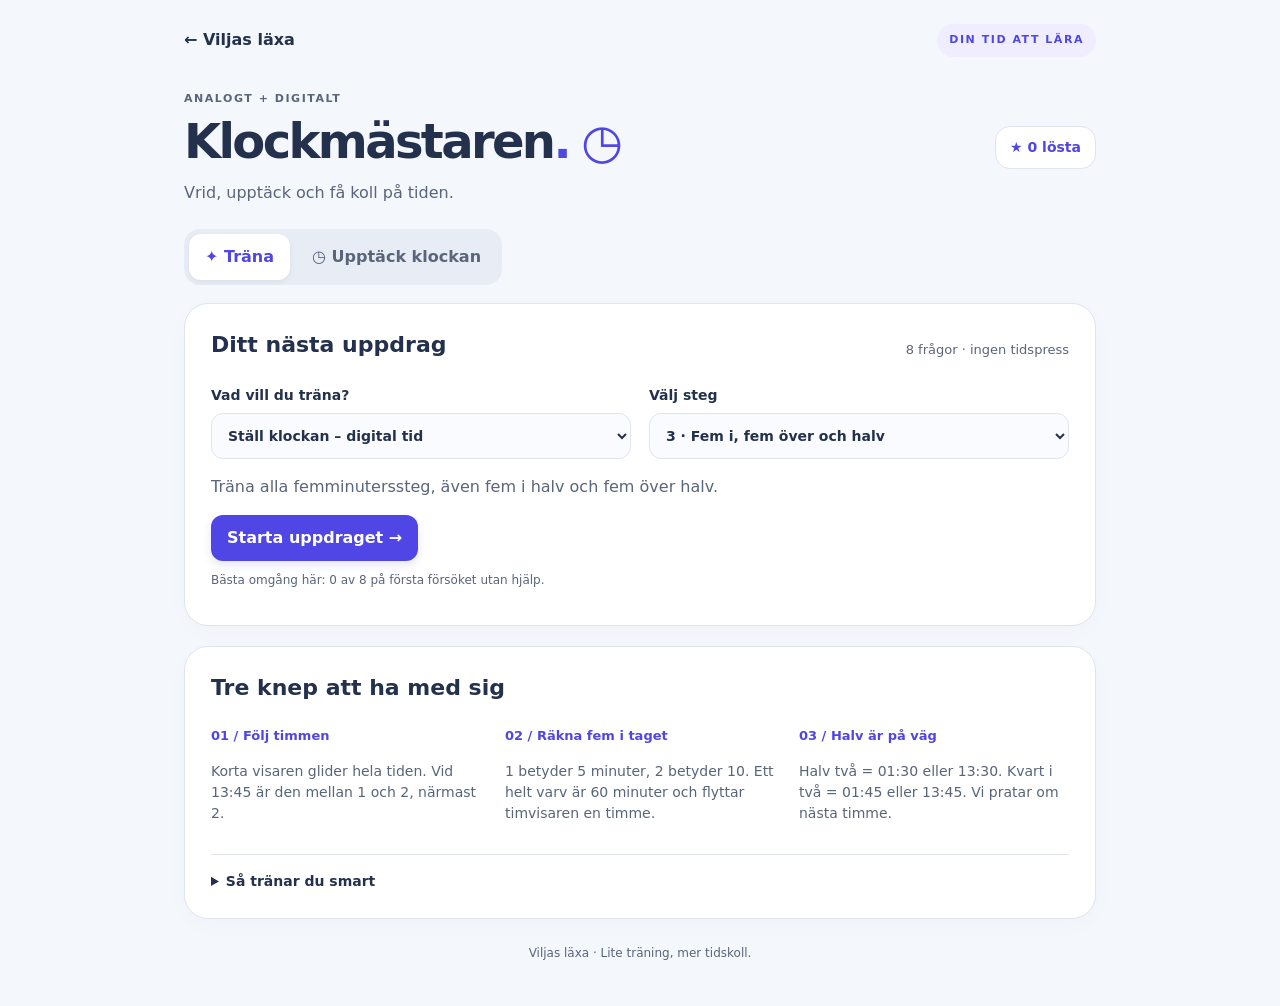
==== klockan/index.html @ 42f3390b "Add Swedish clock learning game with linked analog hands and digital exercises" ====
<!doctype html>
<html lang="sv">
<head>
<meta charset="utf-8"><meta name="viewport" content="width=device-width,initial-scale=1,viewport-fit=cover"><meta name="theme-color" content="#4f46e5">
<title>Klockmästaren · Viljas läxa</title><link rel="stylesheet" href="style.css"><link rel="manifest" href="../manifest.json">
<script defer src="time.js"></script><script defer src="game.js"></script>
</head>
<body>
<div class="app">
<header><a class="back" href="../">← Viljas läxa</a><span class="badge">DIN TID ATT LÄRA</span></header>
<div class="intro"><div><p class="eyebrow">ANALOGT + DIGITALT</p><h1>Klockmästaren<span>.<i>◷</i></span></h1><p>Vrid, upptäck och få koll på tiden.</p></div><div class="total" id="total">★ 0 lösta</div></div>
<nav aria-label="Välj aktivitet"><button id="practiceTab" class="active" aria-pressed="true">✦ Träna</button><button id="exploreTab" aria-pressed="false">◷ Upptäck klockan</button></nav>
<section id="setup" class="panel">
<div class="section-heading"><h2>Ditt nästa uppdrag</h2><span>8 frågor · ingen tidspress</span></div>
<div class="settings"><label>Vad vill du träna?<select id="mode"><option value="set">Ställ klockan – digital tid</option><option value="words">Ställ klockan – med ord</option><option value="read">Läs klockan – skriv digitalt</option><option value="mix">Blanda alla övningar</option></select></label><label>Välj steg<select id="level"><option value="0">1 · Hela och halva timmar</option><option value="1">2 · Kvart i och kvart över</option><option value="2" selected>3 · Fem i, fem över och halv</option><option value="3">4 · Dygnets alla minuter</option></select></label></div>
<p id="levelHelp" class="muted"></p><button class="primary" id="start">Starta uppdraget →</button><p id="saved" class="small"></p>
</section>
<section id="play" class="panel" hidden>
<div id="sessionHeader"><div class="session-row"><button id="quit" class="quiet">← Byt övning</button><span id="counter"></span></div><div class="progress"><div id="bar"></div></div></div>
<div class="question"><p id="questionType" class="eyebrow"></p><h2 id="question"></h2><p id="context"></p><button id="speak" class="quiet">♬ Läs upp frågan</button></div>
<div class="clock-layout">
<div class="clock-area"><svg id="clock" viewBox="0 0 360 360" aria-label="Analog klocka" role="group">
<circle cx="180" cy="180" r="173" class="clock-rim"/><circle cx="180" cy="180" r="156" fill="white"/>
<g id="ticks" aria-hidden="true"></g><g id="numbers" aria-hidden="true"></g><g id="minuteNumbers" aria-hidden="true"></g>
<g id="solution" hidden opacity=".3"><line id="ghostHour" x1="180" y1="180" x2="180" y2="98" stroke="#14a676" stroke-width="11" stroke-linecap="round"/><line id="ghostMinute" x1="180" y1="180" x2="180" y2="56" stroke="#14a676" stroke-width="7" stroke-linecap="round"/></g>
<g id="hourHand" class="hand" tabindex="0" role="slider" aria-label="Timvisare" aria-valuemin="0" aria-valuemax="1439"><line x1="180" y1="193" x2="180" y2="98" class="hour-line"/><line x1="180" y1="175" x2="180" y2="93" class="hit"/></g>
<g id="minuteHand" class="hand" tabindex="0" role="slider" aria-label="Minutvisare" aria-valuemin="0" aria-valuemax="1439"><line x1="180" y1="196" x2="180" y2="56" class="minute-line"/><circle cx="180" cy="56" r="8" fill="#4f46e5"/><line x1="180" y1="165" x2="180" y2="50" class="hit"/></g>
<circle cx="180" cy="180" r="10" fill="#24314d"/><circle cx="180" cy="180" r="4" fill="white"/>
</svg><div class="legend"><span><i class="dot hour"></i>Kort = timmar</span><span><i class="dot minute"></i>Lång = minuter</span></div></div>
<div class="controls">
<div id="live" class="digital-card"><span>DIN KLOCKA VISAR</span><strong id="liveTime"></strong><p id="liveWords"></p></div>
<div id="moveControls"><p class="instruction">Dra i en visare. Den andra följer med!</p><div class="stepper"><span>Timmar</span><button data-step="-60" aria-label="En timme bakåt">−</button><button data-step="60" aria-label="En timme framåt">+</button></div><div class="stepper"><span>Minuter</span><button data-step="-1" aria-label="En minut bakåt">−</button><button data-step="1" aria-label="En minut framåt">+</button></div><button id="period" class="period"></button><p class="small">Urtavlan visar 12 timmar. Välj också rätt halva av dygnet.</p></div>
<form id="answerForm" hidden><label for="hours">Vilken digital tid visar klockan?</label><div class="time-input"><input id="hours" inputmode="numeric" maxlength="2" placeholder="TT" aria-label="Timmar, 00 till 23" autocomplete="off"><b>:</b><input id="minutes" inputmode="numeric" maxlength="2" placeholder="MM" aria-label="Minuter, 00 till 59" autocomplete="off"></div><p class="small">Skriv tiden med 24-timmarsklocka.</p></form>
<label class="check"><input type="checkbox" id="showMinutes"> Visa minutstöd (5, 10, 15 …)</label>
</div></div>
<div id="feedback" role="status" aria-live="polite"></div>
<div id="challengeActions" class="actions"><button id="check" class="primary">Kolla mitt svar ✓</button><button id="hint" class="quiet">Ge mig en ledtråd</button><button id="reveal" class="quiet" hidden>Visa lösningen</button><button id="next" class="primary" hidden>Nästa fråga →</button></div>
</section>
<section id="summary" class="panel summary" hidden><p class="eyebrow">UPPDRAGET KLART</p><div class="trophy">✦</div><h2 id="resultTitle"></h2><p id="resultText"></p><div class="actions"><button id="retry" class="primary">Träna på det svåra igen</button><button id="again" class="quiet">Ny omgång</button></div><p class="small">Dina framsteg sparas i den här webbläsaren.</p></section>
<section class="panel learn"><h2>Tre knep att ha med sig</h2><div class="tips"><div><b>01 / Följ timmen</b><p>Korta visaren glider hela tiden. Vid 13:45 är den mellan 1 och 2, närmast 2.</p></div><div><b>02 / Räkna fem i taget</b><p>1 betyder 5 minuter, 2 betyder 10. Ett helt varv är 60 minuter och flyttar timvisaren en timme.</p></div><div><b>03 / Halv är på väg</b><p>Halv två = 01:30 eller 13:30. Kvart i två = 01:45 eller 13:45. Vi pratar om nästa timme.</p></div></div>
<details><summary>Så tränar du smart</summary><p>Prova först under Upptäck. Börja på ett steg som känns lagom och träna 5–10 minuter åt gången. Växla mellan att ställa visarna och att läsa av dem. Säg hur du tänker. Fortsätt en annan dag och repetera det som var svårt.</p><p>Övningarna går från timmar och minuter till svenska tidsuttryck och 24-timmarstid. Upplägget är vår anpassning för Vilja, med stöd av <a href="https://www.ncetm.org.uk/classroom-resources/cp-year-3-unit-11-time/">NCETM:s material om analog och digital tid</a> och <a href="https://www.ncetm.org.uk/features/teaching-time-without-tears-rethinking-how-we-teach-time-in-key-stages-1-and-2/">deras resonemang om att dela upp lärandet</a>. Ingen metod passar alla; välj steg efter vad du redan kan.</p></details></section>
<footer>Viljas läxa · Lite träning, mer tidskoll.</footer>
</div></body></html>
---- klockan/style.css ----
:root{--ink:#24314d;--muted:#59657b;--purple:#4f46e5;--pale:#efedff;--border:#dfe4ef;--green:#137453}*{box-sizing:border-box}body{margin:0;background:#f4f7fb;color:var(--ink);font:16px/1.5 system-ui,-apple-system,BlinkMacSystemFont,"Segoe UI",sans-serif}.app{max-width:960px;margin:auto;padding:24px}header,.intro,.section-heading,.session-row{display:flex;justify-content:space-between;align-items:center;gap:16px}.back{color:var(--ink);text-decoration:none;font-weight:700}.badge,.eyebrow{font-size:11px;letter-spacing:.14em;font-weight:800;color:var(--purple)}.badge{background:var(--pale);border-radius:30px;padding:8px 12px}.intro{padding:30px 0 20px}.intro p{margin:4px 0;color:var(--muted)}h1{font-size:clamp(30px,5.5vw,48px);line-height:1.2;letter-spacing:-.055em;margin:6px 0 10px}h1 span{color:var(--purple)}h1 i{font-style:normal;display:inline-block;margin-left:12px}h2{font-size:22px;line-height:1.35;margin:0 0 10px}.total{white-space:nowrap;font-size:14px;color:var(--purple);font-weight:800;background:white;border:1px solid var(--border);border-radius:15px;padding:10px 14px}nav{display:flex;gap:6px;background:#e8edf5;padding:5px;border-radius:16px;margin-bottom:18px;width:fit-content}button,input,select{font:inherit}button{cursor:pointer;border:0;min-height:46px;border-radius:12px;padding:10px 16px;font-weight:750}nav button{background:transparent;color:var(--muted)}nav .active{background:#fff;color:var(--purple);box-shadow:0 2px 5px #24314d12}button:disabled{opacity:.5;cursor:default}button:focus-visible,a:focus-visible,summary:focus-visible,input:focus-visible,select:focus-visible,.hand:focus-visible{outline:3px solid #de9d20;outline-offset:4px}.panel{background:white;border:1px solid var(--border);border-radius:24px;padding:26px;margin-bottom:20px;box-shadow:0 6px 26px #24314d05}.section-heading span,.muted,.small{color:var(--muted)}.section-heading span{font-size:13px}.settings{display:grid;grid-template-columns:1fr 1fr;gap:18px;margin-top:16px}label{display:block;font-size:14px;font-weight:700}select{display:block;width:100%;padding:13px 34px 13px 12px;border:1px solid var(--border);border-radius:12px;color:var(--ink);background:#fafbfe;margin-top:7px}.primary{background:var(--purple);color:white;box-shadow:0 4px 9px #4f46e524}.quiet{background:#eef2f8;color:var(--ink)}.small{font-size:12px;margin:10px 0}.progress{height:7px;background:#edf0f7;border-radius:10px;overflow:hidden;margin-top:15px}.progress>div{height:100%;background:var(--purple);transition:width .2s}.session-row{font-size:13px;color:var(--muted)}.session-row .quiet{font-size:13px;min-height:38px}.question{text-align:center;margin-top:24px}.question h2{font-size:clamp(25px,4vw,36px);letter-spacing:-.025em;margin-bottom:4px}.question p{margin:4px 0 10px;color:var(--muted)}.question .eyebrow{color:var(--purple)}#speak{font-size:12px;background:transparent;min-height:30px;padding:4px 12px}.clock-layout{display:grid;grid-template-columns:1.2fr 1fr;gap:30px;align-items:center;margin-top:12px}.clock-area{min-width:0}#clock{display:block;width:100%;max-width:390px;margin:auto;overflow:visible;user-select:none}.clock-rim{fill:#f0f1fa;stroke:#dce1ee;stroke-width:2}.tick{stroke:#bac2d3;stroke-width:1.5}.tick.major{stroke:#7d88a0;stroke-width:2.5}.number{fill:var(--ink);font-weight:750;font-size:24px;text-anchor:middle;dominant-baseline:central}.minute-number{fill:var(--purple);font-size:10px;text-anchor:middle;dominant-baseline:central;font-weight:750}.hand{touch-action:none;cursor:grab}.hand:active{cursor:grabbing}.hand[aria-disabled=true]{cursor:default}.hour-line{stroke:var(--ink);stroke-width:11;stroke-linecap:round}.minute-line{stroke:var(--purple);stroke-width:6;stroke-linecap:round}.hit{stroke:transparent;stroke-width:30;stroke-linecap:round}.legend{display:flex;justify-content:center;gap:15px;font-size:12px;font-weight:650;margin-top:12px}.dot{display:inline-block;width:8px;height:8px;border-radius:100%;margin-right:6px}.dot.hour{background:var(--ink)}.dot.minute{background:var(--purple)}.digital-card{padding:15px 10px;background:var(--pale);text-align:center;border-radius:18px;margin-bottom:12px}.digital-card>span{font-size:10px;letter-spacing:.13em;color:var(--purple);font-weight:800}.digital-card strong{display:block;font-size:44px;line-height:1.3;color:var(--purple);font-variant-numeric:tabular-nums}.digital-card p{margin:0;font-size:14px}.instruction{font-size:14px;color:var(--muted)}.stepper{display:flex;align-items:center;gap:8px;margin:8px 0}.stepper>span{flex:1;font-size:14px;font-weight:650}.stepper button{background:#edf0f8;min-width:50px;font-size:22px;line-height:1;padding:8px}.period{background:var(--pale);color:#3730a3;width:100%;font-size:13px;margin-top:4px}.check{font-size:12px;font-weight:600;color:var(--muted);margin-top:16px;display:flex;align-items:center;gap:7px}.check input{width:18px;height:18px;accent-color:var(--purple)}.time-input{display:flex;align-items:center;gap:10px;margin-top:12px}.time-input input{width:85px;min-width:0;text-align:center;padding:12px 4px;font-size:32px;border:2px solid var(--border);border-radius:12px;font-variant-numeric:tabular-nums;color:var(--ink)}.time-input b{font-size:26px}.actions{display:flex;align-items:center;justify-content:center;gap:10px;flex-wrap:wrap;margin-top:20px}#feedback:not(:empty){padding:14px 18px;border-radius:14px;margin-top:20px;background:#fff6dd;color:#694e10}#feedback.good{background:#e5f7ed;color:var(--green)}.summary{text-align:center;padding:40px 20px}.trophy{font-size:70px;color:#c08416}.tips{display:grid;grid-template-columns:repeat(3,1fr);gap:24px;margin-top:20px}.tips b{font-size:13px;color:var(--purple)}.tips p,.learn details{font-size:14px;color:var(--muted)}details{border-top:1px solid var(--border);padding-top:16px;margin-top:16px}summary{cursor:pointer;font-weight:750;color:var(--ink)}details a{color:var(--purple)}footer{text-align:center;font-size:12px;color:var(--muted);padding:5px 0 20px}[hidden]{display:none!important}@media(max-width:640px){.app{padding:14px}.intro{padding:22px 0 18px}.badge{display:none}.total{font-size:12px;padding:8px}.intro p{font-size:13px}h1 i{display:none}.panel{padding:18px}.section-heading{display:block}.settings{grid-template-columns:1fr;gap:12px}.clock-layout{grid-template-columns:1fr;gap:10px}.clock-area{max-width:340px;margin:auto;width:100%}.controls{max-width:360px;width:100%;margin:auto}.tips{grid-template-columns:1fr;gap:8px}.tips p{margin-top:5px}.question{margin-top:18px}.actions .primary{width:100%}.question h2{font-size:28px}.time-input{justify-content:center}.instruction{text-align:center}}@media(prefers-reduced-motion:reduce){*{transition:none!important}}
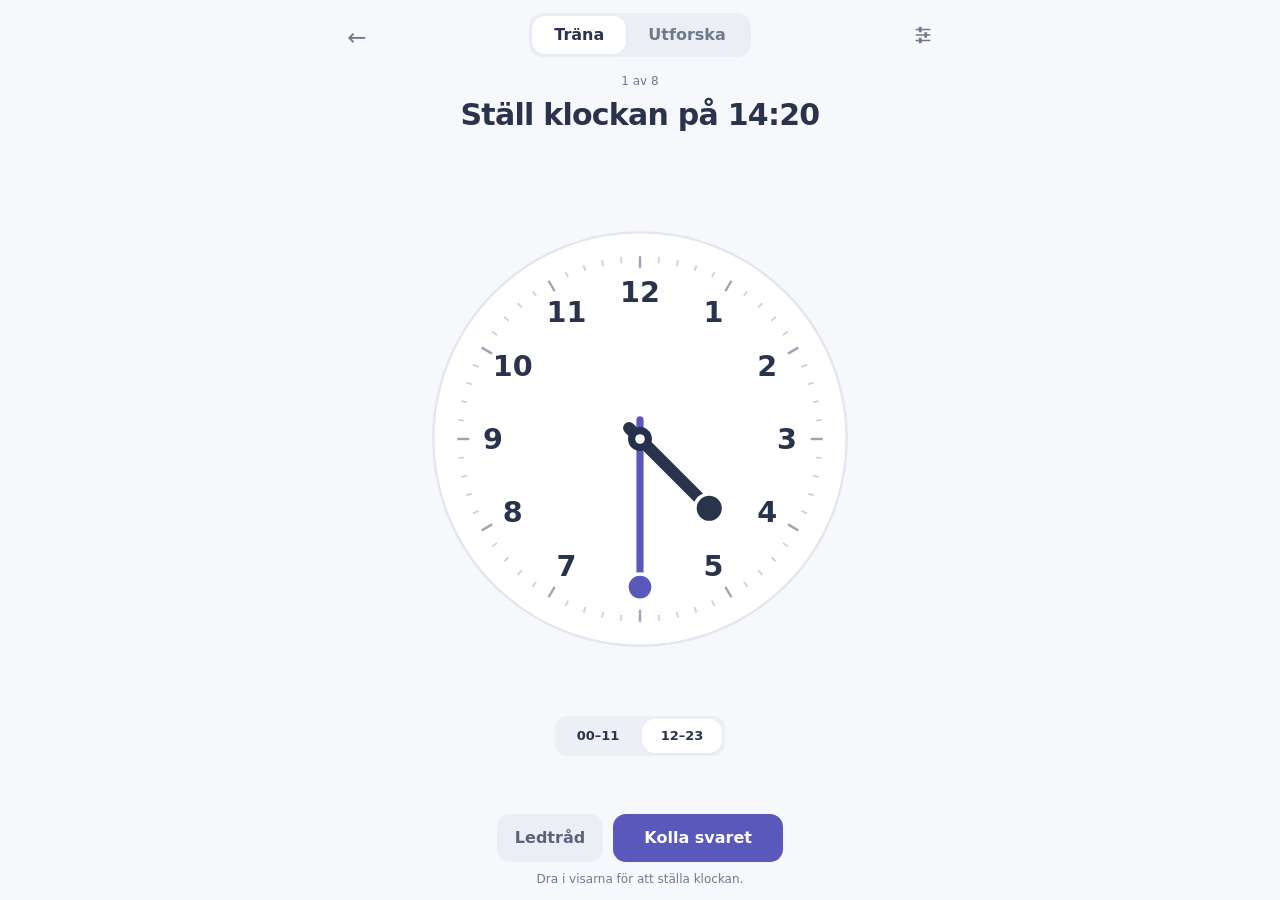
==== commit bd1516dd: "Simplify clock game to a fixed distraction-free screen and improve touch dragging" ====
--- a/klockan/index.html
+++ b/klockan/index.html
@@ -1,43 +1,31 @@
 <!doctype html>
 <html lang="sv">
 <head>
-<meta charset="utf-8"><meta name="viewport" content="width=device-width,initial-scale=1,viewport-fit=cover"><meta name="theme-color" content="#4f46e5">
-<title>Klockmästaren · Viljas läxa</title><link rel="stylesheet" href="style.css"><link rel="manifest" href="../manifest.json">
+<meta charset="utf-8"><meta name="viewport" content="width=device-width,initial-scale=1,viewport-fit=cover"><meta name="theme-color" content="#f7f8fc">
+<title>Klockan · Viljas läxa</title><link rel="stylesheet" href="style.css"><link rel="manifest" href="../manifest.json">
 <script defer src="time.js"></script><script defer src="game.js"></script>
 </head>
 <body>
-<div class="app">
-<header><a class="back" href="../">← Viljas läxa</a><span class="badge">DIN TID ATT LÄRA</span></header>
-<div class="intro"><div><p class="eyebrow">ANALOGT + DIGITALT</p><h1>Klockmästaren<span>.<i>◷</i></span></h1><p>Vrid, upptäck och få koll på tiden.</p></div><div class="total" id="total">★ 0 lösta</div></div>
-<nav aria-label="Välj aktivitet"><button id="practiceTab" class="active" aria-pressed="true">✦ Träna</button><button id="exploreTab" aria-pressed="false">◷ Upptäck klockan</button></nav>
-<section id="setup" class="panel">
-<div class="section-heading"><h2>Ditt nästa uppdrag</h2><span>8 frågor · ingen tidspress</span></div>
-<div class="settings"><label>Vad vill du träna?<select id="mode"><option value="set">Ställ klockan – digital tid</option><option value="words">Ställ klockan – med ord</option><option value="read">Läs klockan – skriv digitalt</option><option value="mix">Blanda alla övningar</option></select></label><label>Välj steg<select id="level"><option value="0">1 · Hela och halva timmar</option><option value="1">2 · Kvart i och kvart över</option><option value="2" selected>3 · Fem i, fem över och halv</option><option value="3">4 · Dygnets alla minuter</option></select></label></div>
-<p id="levelHelp" class="muted"></p><button class="primary" id="start">Starta uppdraget →</button><p id="saved" class="small"></p>
-</section>
-<section id="play" class="panel" hidden>
-<div id="sessionHeader"><div class="session-row"><button id="quit" class="quiet">← Byt övning</button><span id="counter"></span></div><div class="progress"><div id="bar"></div></div></div>
-<div class="question"><p id="questionType" class="eyebrow"></p><h2 id="question"></h2><p id="context"></p><button id="speak" class="quiet">♬ Läs upp frågan</button></div>
-<div class="clock-layout">
+<main class="app">
+<header><a href="../" class="back" aria-label="Till Viljas läxa">←</a><nav aria-label="Välj läge"><button id="practiceTab" aria-pressed="true" class="active">Träna</button><button id="exploreTab" aria-pressed="false">Utforska</button></nav><button id="settingsButton" class="icon" aria-label="Inställningar"><svg width="22" height="22" viewBox="0 0 24 24" fill="none" stroke="currentColor" stroke-width="1.5" aria-hidden="true"><path d="M4 6h16M4 12h16M4 18h16"/><path d="M9 3v6M15 9v6M9 15v6" stroke-width="3"/></svg></button></header>
+<section id="play" class="workspace">
+<div class="prompt"><span id="counter"></span><h1 id="question" tabindex="-1"></h1><p id="context"></p></div>
 <div class="clock-area"><svg id="clock" viewBox="0 0 360 360" aria-label="Analog klocka" role="group">
 <circle cx="180" cy="180" r="173" class="clock-rim"/><circle cx="180" cy="180" r="156" fill="white"/>
 <g id="ticks" aria-hidden="true"></g><g id="numbers" aria-hidden="true"></g><g id="minuteNumbers" aria-hidden="true"></g>
 <g id="solution" hidden opacity=".3"><line id="ghostHour" x1="180" y1="180" x2="180" y2="98" stroke="#14a676" stroke-width="11" stroke-linecap="round"/><line id="ghostMinute" x1="180" y1="180" x2="180" y2="56" stroke="#14a676" stroke-width="7" stroke-linecap="round"/></g>
-<g id="hourHand" class="hand" tabindex="0" role="slider" aria-label="Timvisare" aria-valuemin="0" aria-valuemax="1439"><line x1="180" y1="193" x2="180" y2="98" class="hour-line"/><line x1="180" y1="175" x2="180" y2="93" class="hit"/></g>
-<g id="minuteHand" class="hand" tabindex="0" role="slider" aria-label="Minutvisare" aria-valuemin="0" aria-valuemax="1439"><line x1="180" y1="196" x2="180" y2="56" class="minute-line"/><circle cx="180" cy="56" r="8" fill="#4f46e5"/><line x1="180" y1="165" x2="180" y2="50" class="hit"/></g>
+<g id="hourHand" class="hand" tabindex="0" role="slider" aria-label="Timvisare" aria-valuemin="0" aria-valuemax="1439"><line x1="180" y1="193" x2="180" y2="98" class="hour-line"/><circle cx="180" cy="98" r="12" class="hour-grip"/><line x1="180" y1="175" x2="180" y2="93" class="hit"/></g>
+<g id="minuteHand" class="hand" tabindex="0" role="slider" aria-label="Minutvisare" aria-valuemin="0" aria-valuemax="1439"><line x1="180" y1="196" x2="180" y2="56" class="minute-line"/><circle cx="180" cy="56" r="11" class="minute-grip"/><line x1="180" y1="165" x2="180" y2="50" class="hit"/></g>
 <circle cx="180" cy="180" r="10" fill="#24314d"/><circle cx="180" cy="180" r="4" fill="white"/>
-</svg><div class="legend"><span><i class="dot hour"></i>Kort = timmar</span><span><i class="dot minute"></i>Lång = minuter</span></div></div>
-<div class="controls">
-<div id="live" class="digital-card"><span>DIN KLOCKA VISAR</span><strong id="liveTime"></strong><p id="liveWords"></p></div>
-<div id="moveControls"><p class="instruction">Dra i en visare. Den andra följer med!</p><div class="stepper"><span>Timmar</span><button data-step="-60" aria-label="En timme bakåt">−</button><button data-step="60" aria-label="En timme framåt">+</button></div><div class="stepper"><span>Minuter</span><button data-step="-1" aria-label="En minut bakåt">−</button><button data-step="1" aria-label="En minut framåt">+</button></div><button id="period" class="period"></button><p class="small">Urtavlan visar 12 timmar. Välj också rätt halva av dygnet.</p></div>
-<form id="answerForm" hidden><label for="hours">Vilken digital tid visar klockan?</label><div class="time-input"><input id="hours" inputmode="numeric" maxlength="2" placeholder="TT" aria-label="Timmar, 00 till 23" autocomplete="off"><b>:</b><input id="minutes" inputmode="numeric" maxlength="2" placeholder="MM" aria-label="Minuter, 00 till 59" autocomplete="off"></div><p class="small">Skriv tiden med 24-timmarsklocka.</p></form>
-<label class="check"><input type="checkbox" id="showMinutes"> Visa minutstöd (5, 10, 15 …)</label>
-</div></div>
-<div id="feedback" role="status" aria-live="polite"></div>
-<div id="challengeActions" class="actions"><button id="check" class="primary">Kolla mitt svar ✓</button><button id="hint" class="quiet">Ge mig en ledtråd</button><button id="reveal" class="quiet" hidden>Visa lösningen</button><button id="next" class="primary" hidden>Nästa fråga →</button></div>
+</svg></div>
+<div class="below-clock">
+<div id="live" hidden><strong id="liveTime"></strong><span id="liveWords"></span></div>
+<div id="periodControl" class="period-control" role="group" aria-label="Välj halva av dygnet"><button id="morning" aria-pressed="true">00–11</button><button id="evening" aria-pressed="false">12–23</button></div>
+<form id="answerForm" hidden><label class="sr-only" for="hours">Skriv digital tid</label><input id="hours" inputmode="numeric" maxlength="2" placeholder="TT" aria-label="Timmar, 00 till 23" autocomplete="off"><span>:</span><input id="minutes" inputmode="numeric" maxlength="2" placeholder="MM" aria-label="Minuter, 00 till 59" autocomplete="off"></form>
+</div>
+<div class="bottom"><p id="feedback" role="status" aria-live="polite"></p><div class="actions"><button id="hint" class="secondary">Ledtråd</button><button id="check" class="primary">Kolla svaret</button><button id="next" class="primary" hidden>Nästa →</button></div><p id="instruction">Dra i visarna för att ställa klockan.</p></div>
 </section>
-<section id="summary" class="panel summary" hidden><p class="eyebrow">UPPDRAGET KLART</p><div class="trophy">✦</div><h2 id="resultTitle"></h2><p id="resultText"></p><div class="actions"><button id="retry" class="primary">Träna på det svåra igen</button><button id="again" class="quiet">Ny omgång</button></div><p class="small">Dina framsteg sparas i den här webbläsaren.</p></section>
-<section class="panel learn"><h2>Tre knep att ha med sig</h2><div class="tips"><div><b>01 / Följ timmen</b><p>Korta visaren glider hela tiden. Vid 13:45 är den mellan 1 och 2, närmast 2.</p></div><div><b>02 / Räkna fem i taget</b><p>1 betyder 5 minuter, 2 betyder 10. Ett helt varv är 60 minuter och flyttar timvisaren en timme.</p></div><div><b>03 / Halv är på väg</b><p>Halv två = 01:30 eller 13:30. Kvart i två = 01:45 eller 13:45. Vi pratar om nästa timme.</p></div></div>
-<details><summary>Så tränar du smart</summary><p>Prova först under Upptäck. Börja på ett steg som känns lagom och träna 5–10 minuter åt gången. Växla mellan att ställa visarna och att läsa av dem. Säg hur du tänker. Fortsätt en annan dag och repetera det som var svårt.</p><p>Övningarna går från timmar och minuter till svenska tidsuttryck och 24-timmarstid. Upplägget är vår anpassning för Vilja, med stöd av <a href="https://www.ncetm.org.uk/classroom-resources/cp-year-3-unit-11-time/">NCETM:s material om analog och digital tid</a> och <a href="https://www.ncetm.org.uk/features/teaching-time-without-tears-rethinking-how-we-teach-time-in-key-stages-1-and-2/">deras resonemang om att dela upp lärandet</a>. Ingen metod passar alla; välj steg efter vad du redan kan.</p></details></section>
-<footer>Viljas läxa · Lite träning, mer tidskoll.</footer>
-</div></body></html>
+<section id="summary" hidden><h1>Bra jobbat!</h1><p id="resultText"></p><button id="again" class="primary">Spela igen</button><button id="retry" class="secondary">Öva på det svåra</button></section>
+</main>
+<dialog id="settings"><form method="dialog"><div class="dialog-heading"><h2>Din träning</h2><button aria-label="Stäng inställningar" class="icon" value="cancel">×</button></div><label>Övning<select id="mode"><option value="mix">Ställ klockan · siffror och ord</option><option value="set">Ställ klockan · siffror</option><option value="words">Ställ klockan · ord</option><option value="read">Läs klockan · skriv tiden</option></select></label><label>Nivå<select id="level"><option value="0">Hela och halva timmar</option><option value="1">Kvart i och kvart över</option><option value="2" selected>Fem minuter i taget</option><option value="3">Alla minuter</option></select></label><label class="checkbox"><input id="showMinutes" type="checkbox"> Visa minutstöd</label><button class="primary" id="apply" value="apply">Klart</button></form></dialog>
+</body></html>
--- a/klockan/style.css
+++ b/klockan/style.css
@@ -1 +1,3 @@
-:root{--ink:#24314d;--muted:#59657b;--purple:#4f46e5;--pale:#efedff;--border:#dfe4ef;--green:#137453}*{box-sizing:border-box}body{margin:0;background:#f4f7fb;color:var(--ink);font:16px/1.5 system-ui,-apple-system,BlinkMacSystemFont,"Segoe UI",sans-serif}.app{max-width:960px;margin:auto;padding:24px}header,.intro,.section-heading,.session-row{display:flex;justify-content:space-between;align-items:center;gap:16px}.back{color:var(--ink);text-decoration:none;font-weight:700}.badge,.eyebrow{font-size:11px;letter-spacing:.14em;font-weight:800;color:var(--purple)}.badge{background:var(--pale);border-radius:30px;padding:8px 12px}.intro{padding:30px 0 20px}.intro p{margin:4px 0;color:var(--muted)}h1{font-size:clamp(30px,5.5vw,48px);line-height:1.2;letter-spacing:-.055em;margin:6px 0 10px}h1 span{color:var(--purple)}h1 i{font-style:normal;display:inline-block;margin-left:12px}h2{font-size:22px;line-height:1.35;margin:0 0 10px}.total{white-space:nowrap;font-size:14px;color:var(--purple);font-weight:800;background:white;border:1px solid var(--border);border-radius:15px;padding:10px 14px}nav{display:flex;gap:6px;background:#e8edf5;padding:5px;border-radius:16px;margin-bottom:18px;width:fit-content}button,input,select{font:inherit}button{cursor:pointer;border:0;min-height:46px;border-radius:12px;padding:10px 16px;font-weight:750}nav button{background:transparent;color:var(--muted)}nav .active{background:#fff;color:var(--purple);box-shadow:0 2px 5px #24314d12}button:disabled{opacity:.5;cursor:default}button:focus-visible,a:focus-visible,summary:focus-visible,input:focus-visible,select:focus-visible,.hand:focus-visible{outline:3px solid #de9d20;outline-offset:4px}.panel{background:white;border:1px solid var(--border);border-radius:24px;padding:26px;margin-bottom:20px;box-shadow:0 6px 26px #24314d05}.section-heading span,.muted,.small{color:var(--muted)}.section-heading span{font-size:13px}.settings{display:grid;grid-template-columns:1fr 1fr;gap:18px;margin-top:16px}label{display:block;font-size:14px;font-weight:700}select{display:block;width:100%;padding:13px 34px 13px 12px;border:1px solid var(--border);border-radius:12px;color:var(--ink);background:#fafbfe;margin-top:7px}.primary{background:var(--purple);color:white;box-shadow:0 4px 9px #4f46e524}.quiet{background:#eef2f8;color:var(--ink)}.small{font-size:12px;margin:10px 0}.progress{height:7px;background:#edf0f7;border-radius:10px;overflow:hidden;margin-top:15px}.progress>div{height:100%;background:var(--purple);transition:width .2s}.session-row{font-size:13px;color:var(--muted)}.session-row .quiet{font-size:13px;min-height:38px}.question{text-align:center;margin-top:24px}.question h2{font-size:clamp(25px,4vw,36px);letter-spacing:-.025em;margin-bottom:4px}.question p{margin:4px 0 10px;color:var(--muted)}.question .eyebrow{color:var(--purple)}#speak{font-size:12px;background:transparent;min-height:30px;padding:4px 12px}.clock-layout{display:grid;grid-template-columns:1.2fr 1fr;gap:30px;align-items:center;margin-top:12px}.clock-area{min-width:0}#clock{display:block;width:100%;max-width:390px;margin:auto;overflow:visible;user-select:none}.clock-rim{fill:#f0f1fa;stroke:#dce1ee;stroke-width:2}.tick{stroke:#bac2d3;stroke-width:1.5}.tick.major{stroke:#7d88a0;stroke-width:2.5}.number{fill:var(--ink);font-weight:750;font-size:24px;text-anchor:middle;dominant-baseline:central}.minute-number{fill:var(--purple);font-size:10px;text-anchor:middle;dominant-baseline:central;font-weight:750}.hand{touch-action:none;cursor:grab}.hand:active{cursor:grabbing}.hand[aria-disabled=true]{cursor:default}.hour-line{stroke:var(--ink);stroke-width:11;stroke-linecap:round}.minute-line{stroke:var(--purple);stroke-width:6;stroke-linecap:round}.hit{stroke:transparent;stroke-width:30;stroke-linecap:round}.legend{display:flex;justify-content:center;gap:15px;font-size:12px;font-weight:650;margin-top:12px}.dot{display:inline-block;width:8px;height:8px;border-radius:100%;margin-right:6px}.dot.hour{background:var(--ink)}.dot.minute{background:var(--purple)}.digital-card{padding:15px 10px;background:var(--pale);text-align:center;border-radius:18px;margin-bottom:12px}.digital-card>span{font-size:10px;letter-spacing:.13em;color:var(--purple);font-weight:800}.digital-card strong{display:block;font-size:44px;line-height:1.3;color:var(--purple);font-variant-numeric:tabular-nums}.digital-card p{margin:0;font-size:14px}.instruction{font-size:14px;color:var(--muted)}.stepper{display:flex;align-items:center;gap:8px;margin:8px 0}.stepper>span{flex:1;font-size:14px;font-weight:650}.stepper button{background:#edf0f8;min-width:50px;font-size:22px;line-height:1;padding:8px}.period{background:var(--pale);color:#3730a3;width:100%;font-size:13px;margin-top:4px}.check{font-size:12px;font-weight:600;color:var(--muted);margin-top:16px;display:flex;align-items:center;gap:7px}.check input{width:18px;height:18px;accent-color:var(--purple)}.time-input{display:flex;align-items:center;gap:10px;margin-top:12px}.time-input input{width:85px;min-width:0;text-align:center;padding:12px 4px;font-size:32px;border:2px solid var(--border);border-radius:12px;font-variant-numeric:tabular-nums;color:var(--ink)}.time-input b{font-size:26px}.actions{display:flex;align-items:center;justify-content:center;gap:10px;flex-wrap:wrap;margin-top:20px}#feedback:not(:empty){padding:14px 18px;border-radius:14px;margin-top:20px;background:#fff6dd;color:#694e10}#feedback.good{background:#e5f7ed;color:var(--green)}.summary{text-align:center;padding:40px 20px}.trophy{font-size:70px;color:#c08416}.tips{display:grid;grid-template-columns:repeat(3,1fr);gap:24px;margin-top:20px}.tips b{font-size:13px;color:var(--purple)}.tips p,.learn details{font-size:14px;color:var(--muted)}details{border-top:1px solid var(--border);padding-top:16px;margin-top:16px}summary{cursor:pointer;font-weight:750;color:var(--ink)}details a{color:var(--purple)}footer{text-align:center;font-size:12px;color:var(--muted);padding:5px 0 20px}[hidden]{display:none!important}@media(max-width:640px){.app{padding:14px}.intro{padding:22px 0 18px}.badge{display:none}.total{font-size:12px;padding:8px}.intro p{font-size:13px}h1 i{display:none}.panel{padding:18px}.section-heading{display:block}.settings{grid-template-columns:1fr;gap:12px}.clock-layout{grid-template-columns:1fr;gap:10px}.clock-area{max-width:340px;margin:auto;width:100%}.controls{max-width:360px;width:100%;margin:auto}.tips{grid-template-columns:1fr;gap:8px}.tips p{margin-top:5px}.question{margin-top:18px}.actions .primary{width:100%}.question h2{font-size:28px}.time-input{justify-content:center}.instruction{text-align:center}}@media(prefers-reduced-motion:reduce){*{transition:none!important}}
+:root{--ink:#29334b;--muted:#70798b;--accent:#5a58ba;--line:#e3e6ef;--soft:#ececf7;--app-height:100dvh}*{box-sizing:border-box;-webkit-tap-highlight-color:transparent}html,body{margin:0;width:100%;height:100%;overflow:hidden;overscroll-behavior:none}body{position:fixed;inset:0;background:#f7f8fc;color:var(--ink);font:16px/1.4 system-ui,-apple-system,BlinkMacSystemFont,"Segoe UI",sans-serif}.app{height:var(--app-height);max-width:650px;margin:auto;padding:max(12px,env(safe-area-inset-top)) 20px max(12px,env(safe-area-inset-bottom));display:flex;flex-direction:column;gap:10px;overflow:hidden}button,input,select{font:inherit}button{min-height:44px;padding:10px 18px;border:0;border-radius:13px;cursor:pointer;font-weight:650;color:var(--ink);background:transparent}button:focus-visible,a:focus-visible,input:focus-visible,select:focus-visible,.hand:focus-visible{outline:3px solid #bb8739;outline-offset:3px}header{display:flex;align-items:center;justify-content:space-between;flex:none;height:46px}.back,.icon{width:44px;height:44px;padding:8px;display:grid;place-items:center;text-decoration:none;color:var(--muted);font-size:23px}nav{display:flex;background:#ebeef5;padding:3px;border-radius:14px}nav button{min-height:38px;padding:7px 22px;color:var(--muted)}nav .active{background:white;color:var(--ink);box-shadow:0 1px 4px #29334b0a}.workspace{display:flex;flex-direction:column;flex:1;min-height:0;gap:6px}.prompt{text-align:center;flex:none;min-height:96px;padding-top:5px}#counter{font-size:12px;color:var(--muted);display:block;min-height:17px}h1{font-size:clamp(22px,4.5vw,30px);line-height:1.2;letter-spacing:-.025em;margin:7px 0 4px;font-weight:700}#context{font-size:13px;margin:4px 0;color:var(--muted);min-height:18px}.clock-area{flex:1;min-height:0;display:flex;justify-content:center;align-items:center;touch-action:none;user-select:none;-webkit-user-select:none}#clock{height:100%;width:auto;max-width:100%;max-height:430px;aspect-ratio:1;display:block;touch-action:none;user-select:none;-webkit-user-select:none}.clock-rim{fill:#fff;stroke:var(--line);stroke-width:2}.tick{stroke:#ccd1dd;stroke-width:1.5}.tick.major{stroke:#9ca5b7;stroke-width:2}.number{fill:var(--ink);font-weight:600;font-size:24px;text-anchor:middle;dominant-baseline:central}.minute-number{fill:var(--muted);font-size:10px;text-anchor:middle;dominant-baseline:central}.hand{touch-action:none;cursor:grab}.hand:active{cursor:grabbing}.hour-line{stroke:var(--ink);stroke-width:10;stroke-linecap:round}.minute-line{stroke:var(--accent);stroke-width:6;stroke-linecap:round}.hour-grip{fill:var(--ink);stroke:white;stroke-width:3}.minute-grip{fill:var(--accent);stroke:white;stroke-width:3}.hit{stroke:transparent;stroke-width:46;stroke-linecap:round}.below-clock{flex:none;min-height:46px;display:flex;flex-direction:column;align-items:center;justify-content:center;gap:7px}.period-control{display:flex;gap:4px;background:#eceff5;padding:3px;border-radius:12px}.period-control button{font-size:13px;min-height:34px;min-width:80px;padding:6px 15px;font-variant-numeric:tabular-nums}.period-control button[aria-pressed=true]{background:white;box-shadow:0 1px 3px #29334b0c}.bottom{flex:none;text-align:center}#feedback{height:44px;margin:0 0 5px;display:flex;align-items:center;justify-content:center;font-size:14px;color:#826222;line-height:1.3}#feedback.good{color:#24735d}.actions{display:flex;justify-content:center;gap:10px}.primary{background:var(--accent);color:#fff;min-width:170px}.secondary{background:#eceef5;color:#59637a}.actions button{min-height:48px}#instruction{font-size:12px;color:var(--muted);margin:9px 0 0;min-height:17px}#live{text-align:center}#live strong{display:block;font-size:30px;line-height:1.2;font-weight:600;font-variant-numeric:tabular-nums}#live span{font-size:15px;color:var(--muted)}body.exploring .prompt{min-height:65px}body.exploring #feedback{height:20px}body.exploring .bottom{min-height:30px}#answerForm{display:flex;align-items:center;gap:10px}#answerForm input{width:66px;min-width:0;text-align:center;font-size:25px;font-variant-numeric:tabular-nums;background:white;border:1px solid var(--line);border-radius:10px;padding:6px;color:var(--ink)}#summary{margin:auto;text-align:center;max-width:360px}#summary button{display:block;margin:12px auto}#summary p{color:var(--muted)}dialog{width:min(360px,calc(100% - 32px));border:1px solid var(--line);border-radius:22px;padding:22px;background:#fdfdff;color:var(--ink);max-height:calc(var(--app-height) - 24px);overflow:hidden}dialog::backdrop{background:#29334b45}.dialog-heading{display:flex;align-items:center;justify-content:space-between;margin-bottom:14px}h2{font-size:21px;margin:0}dialog label{display:block;font-size:14px;margin:14px 0}select{display:block;width:100%;margin-top:6px;padding:12px 8px;border:1px solid var(--line);border-radius:10px;background:white;color:var(--ink);font-size:14px}.checkbox{display:flex;align-items:center;gap:9px}.checkbox input{width:18px;height:18px;accent-color:var(--accent)}#apply{width:100%;margin-top:6px}.sr-only{position:absolute;width:1px;height:1px;overflow:hidden;clip-path:inset(50%)}[hidden]{display:none!important}@media(max-height:620px){.app{gap:3px;padding-top:6px;padding-bottom:6px}.prompt{min-height:78px;padding:0}h1{font-size:22px;margin:3px 0}#context{margin:2px 0}#feedback{height:36px;font-size:12px}#instruction{margin-top:5px}.workspace{gap:3px}.below-clock{min-height:40px}#live strong{font-size:25px}body.exploring .prompt{min-height:46px}}@media(max-height:440px) and (orientation:landscape){.app{max-width:850px;padding:5px 16px}.workspace{position:relative;padding-left:48%;justify-content:center}.clock-area{position:absolute;inset:0 53% 0 0}.prompt{min-height:65px}.bottom{margin-top:4px}.primary{min-width:130px}#instruction{display:none}.actions button{min-height:40px}.below-clock{min-height:36px}#feedback{height:32px}body.exploring .bottom{display:none}}@media(prefers-reduced-motion:reduce){*{scroll-behavior:auto}}
+@media(max-height:440px){dialog form{display:grid;grid-template-columns:1fr 1fr;gap:10px}dialog{padding:14px}.dialog-heading{grid-column:1/-1;margin:0}dialog label{margin:0;font-size:12px}dialog select{font-size:12px;padding:8px 4px}.checkbox{align-self:center}#apply{min-width:0;margin:0}}
+body.compact .app{gap:2px;padding-top:4px;padding-bottom:4px}body.compact header{height:36px}body.compact nav button{min-height:30px;padding:4px 18px}body.compact .prompt{min-height:51px;padding:0}body.compact #counter{display:none}body.compact h1{font-size:20px;margin:2px 0}body.compact #context{margin:1px 0}body.compact #instruction{display:none}body.compact #feedback{height:28px;font-size:12px}body.compact .actions button{min-height:38px;padding:7px 15px}body.compact .below-clock{min-height:36px}body.compact .workspace{gap:2px}body.compact #live strong{font-size:22px}
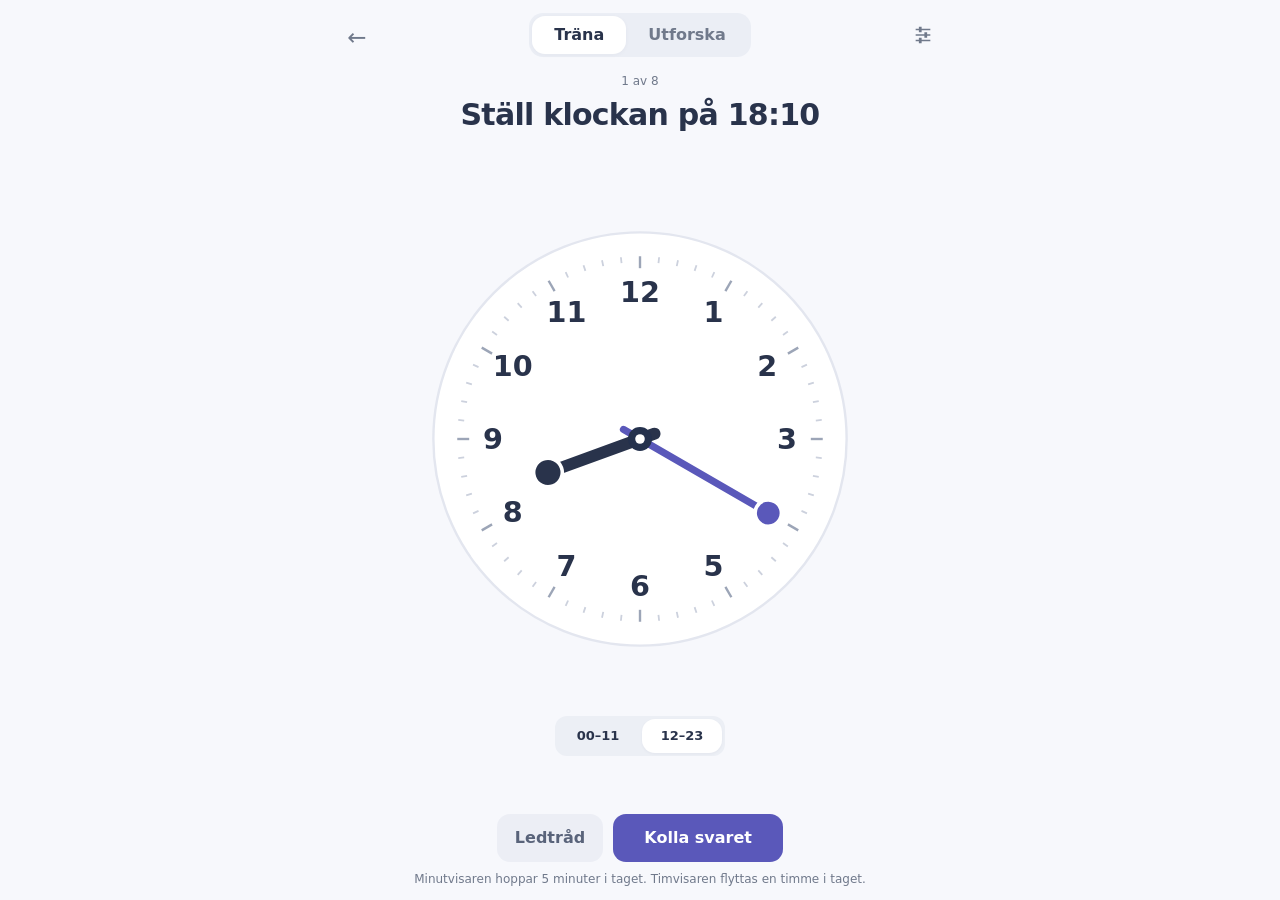
==== commit 2cd9390c: "Refresh clock game script after hand-control fix" ====
--- a/klockan/index.html
+++ b/klockan/index.html
@@ -3,7 +3,7 @@
 <head>
 <meta charset="utf-8"><meta name="viewport" content="width=device-width,initial-scale=1,viewport-fit=cover"><meta name="theme-color" content="#f7f8fc">
 <title>Klockan · Viljas läxa</title><link rel="stylesheet" href="style.css"><link rel="manifest" href="../manifest.json">
-<script defer src="time.js"></script><script defer src="game.js"></script>
+<script defer src="time.js"></script><script defer src="game.js?v=clock-drag-20261108"></script>
 </head>
 <body>
 <main class="app">
